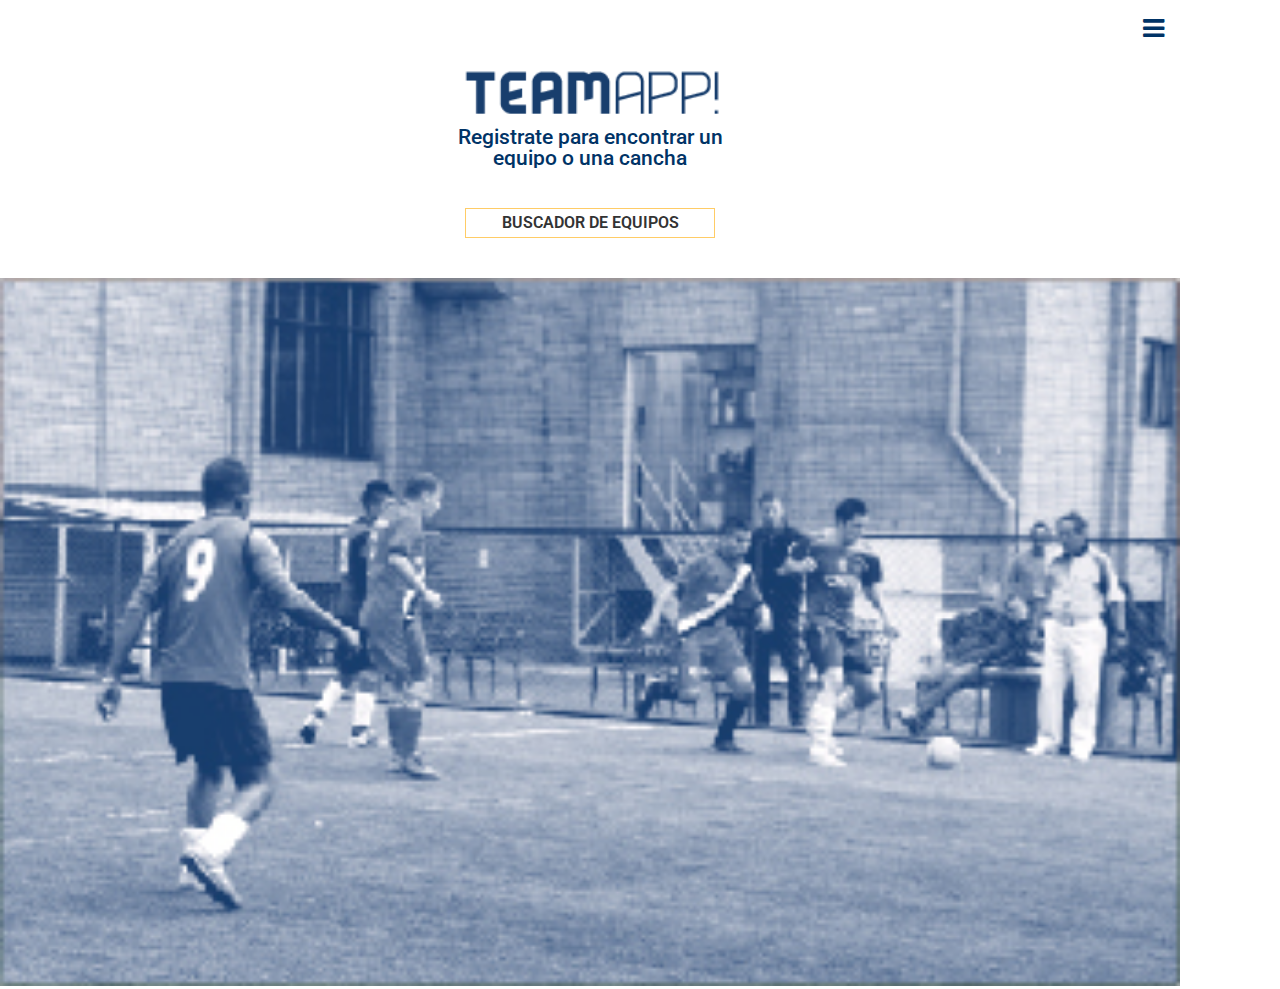
==== index.html @ ae0b2512 "edité head" ====
<!DOCTYPE html>
<html>
  <head>
    <meta charset="utf-8">
    <meta name="viewport" content="width=device-width, initial-scale=1">
    <link rel="stylesheet" href="css/styles.css" type="text/css">
    <link rel="stylesheet" href="css/font-awesome/css/font-awesome.css">
    <link href="https://fonts.googleapis.com/css?family=Roboto:400,500,600" rel="stylesheet">
    <title>TeamApp!</title>
  </head>
  <body>
    <header>
      <nav>
        <i class="fa fa-bars" aria-hidden="true"></i>
      </nav>
      <!--
      <nav>
        <ul>
          <li><a href="#">Ayuda</a></li>
          <li><a href="#">Ofrecé una cancha</a></li>
          <li><a href="#">Organizá un Partido</a></li>
          <li><a href="#">Descargar</a></li>
          <li><a href="#">Registrate</a></li>
          <li><a href="#">Iniciar Sesión</a></li>
          <div class="logo-menu"><img src="images/logo-menu.png" alt="logo"></div>
        </ul>
      </nav>
      -->
    </header>
    <div class="container">
      <section>
        <div class="encabezado">
          <img class="logo" src="images/logo-home.png" alt="logo">
          <div class="container caption">Registrate para encontrar un equipo o una cancha</div>
        </div>
      </section>
      <section class="buscador btn-hollow">
        <div>
          <a href="">Buscador de Equipos</a>
        </div>
        <div class="buscador-dropdown">
          <ul>
            <li><a href="">Cualquier deporte</a></li>
            <li><a href="">Cualquier lugar</a></li>
            <li><a href="">En cualquier momento</a></li>
            <li><a href="">1 integrante</a></li>
          </ul>
        </div>
      </section>
      <div class="container">
        <img class="deporte" src="images/futbol-th.jpg" alt="futbol">
      </div>
    </div>
  </body>
</html>
---- css/styles.css ----
/* http://meyerweb.com/eric/tools/css/reset/
   v2.0 | 20110126
   License: none (public domain)
*/

html, body, div, span, applet, object, iframe,
h1, h2, h3, h4, h5, h6, p, blockquote, pre,
a, abbr, acronym, address, big, cite, code,
del, dfn, em, img, ins, kbd, q, s, samp,
small, strike, strong, sub, sup, tt, var,
b, u, i, center,
dl, dt, dd, ol, ul, li,
fieldset, form, label, legend,
table, caption, tbody, tfoot, thead, tr, th, td,
article, aside, canvas, details, embed,
figure, figcaption, footer, header, hgroup,
menu, nav, output, ruby, section, summary,
time, mark, audio, video {
	margin: 0;
	padding: 0;
	border: 0;
	font-size: 100%;
	font: inherit;
	vertical-align: baseline;
	box-sizing: border-box;
	text-decoration: none;
}
/* HTML5 display-role reset for older browsers */
article, aside, details, figcaption, figure,
footer, header, hgroup, menu, nav, section {
	display: block;
}
body {
	line-height: 1;
}
ol, ul {
	list-style: none;
}
table {
	border-collapse: collapse;
	border-spacing: 0;
}

/* CSS NUESTRO */

body {
	background-color: white;
	font-family: 'Roboto', sans-serif;
	max-width: 1180px;
}
a:visited {
	color: #333333;
}
.container {
	margin: 0 auto;
	overflow: hidden;
	text-align: center;
	overflow: hidden;
}
header {
	text-align: center;
	overflow: hidden;
	font-size: 25px;
}
nav i {
	float: right;
	color: #003366;
	margin: 16px 16px 0 0;
}
.encabezado {
	margin: 25px auto;
}
.logo {
	margin-bottom: 5px;
	width: 197px;
}
.caption {
	max-width: 250px;
	color: #003366;
	font-weight: 500;
	font-size: 1em;
}
.buscador {
	margin: 40px auto 40px auto;
}
.btn-hollow {
	width: 250px;
	border: 1px solid #FFCC66;
	color: #333333;
	text-transform: uppercase;
	font-weight: 600;
	padding: 6px;
}
.btn-hollow:hover  {
	background-color: #FFCC66;
}
.btn-solid {
	width: 250px;
	height: 30px;
	background-color: #FFCC66;
	color: white;
}
.buscador-dropdown {
	display: none;
}
.deporte {
	width: 100%;
}

@media (min-width: 632px) {
	.logo {
		width: 260px;
	}
	.caption {
		font-size: 1.3em;
		max-width: 300px;
	}
}
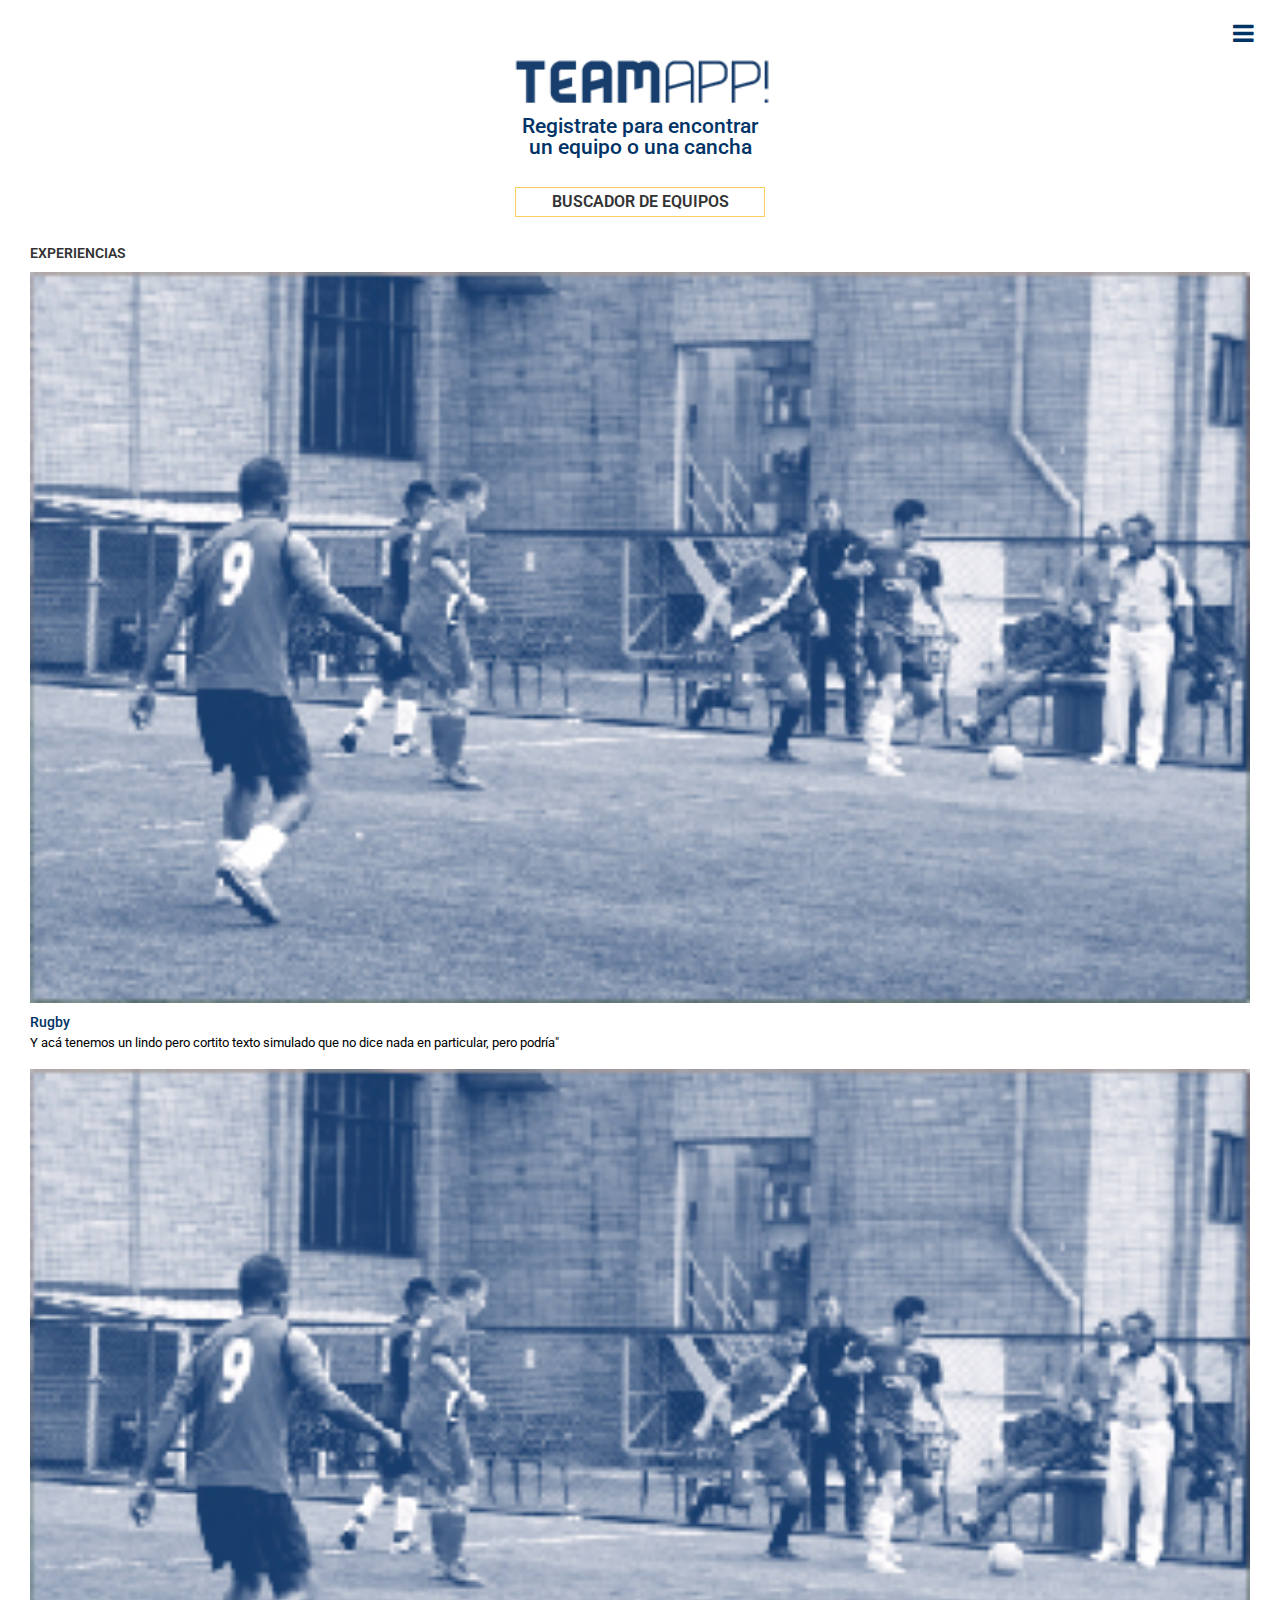
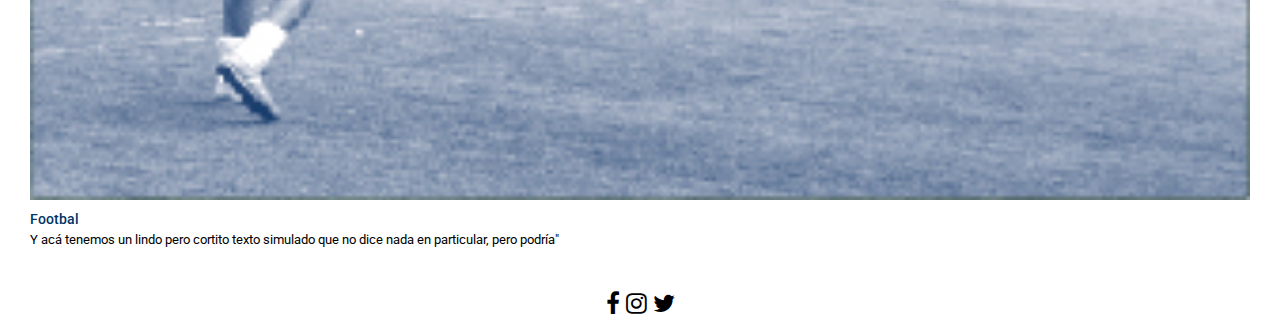
==== commit 05bb77ec: "edité css e index" ====
--- a/index.html
+++ b/index.html
@@ -28,17 +28,15 @@
       -->
     </header>
     <div class="container">
-      <section>
         <div class="encabezado">
           <img class="logo" src="images/logo-home.png" alt="logo">
-          <div class="container caption">Registrate para encontrar un equipo o una cancha</div>
+          <div class="caption">Registrate para encontrar un equipo o una cancha</div>
         </div>
-      </section>
       <section class="buscador btn-hollow">
         <div>
           <a href="">Buscador de Equipos</a>
         </div>
-        <div class="buscador-dropdown">
+        <div class="btn-hollow buscador-dropdown">
           <ul>
             <li><a href="">Cualquier deporte</a></li>
             <li><a href="">Cualquier lugar</a></li>
@@ -48,8 +46,43 @@
         </div>
       </section>
       <div class="container">
-        <img class="deporte" src="images/futbol-th.jpg" alt="futbol">
+        <h2>Experiencias</h2>
+        <div class="deporte">
+          <img src="images/futbol-th.jpg" alt="futbol">
+          <h3>Rugby</h3>
+          <h6>Y acá tenemos un lindo pero cortito texto simulado que no dice nada en particular, pero podría"</h6>
+        </div>
+        <div class="deporte">
+          <img src="images/futbol-th.jpg" alt="futbol">
+          <h3>Footbal</h3>
+          <h6>Y acá tenemos un lindo pero cortito texto simulado que no dice nada en particular, pero podría"</h6>
+        </div>
       </div>
     </div>
+    <footer class="container">
+      <div class="logo"><a href="#"></a></div>
+      <div class="footer-links">
+        <div class="footer-list">
+          <ul>
+            <li></li>
+          </ul>
+        </div>
+        <div class="footer-list">
+          <ul>
+            <li></li>
+          </ul>
+        </div>
+        <div class="footer-list">
+          <ul>
+            <li></li>
+          </ul>
+        </div>
+      </div>
+      <div class="social-icons">
+        <i class="fa fa-facebook" aria-hidden="true"></i>
+        <i class="fa fa-instagram" aria-hidden="true"></i>
+        <i class="fa fa-twitter" aria-hidden="true"></i>
+      </div>
+    </footer>
   </body>
 </html>
--- a/css/styles.css
+++ b/css/styles.css
@@ -41,26 +41,26 @@
 	border-spacing: 0;
 }
 
-/* CSS NUESTRO */
+/* CSS TEAMAPP! */
 
 body {
 	background-color: white;
 	font-family: 'Roboto', sans-serif;
-	max-width: 1180px;
+	max-width: 2180px;
+	margin: 0 auto;
+	padding: 5px 10px;
+}
+.container {
+	overflow: hidden;
+	padding: 0 10px;
+	margin: 10px 0 ;
 }
 a:visited {
 	color: #333333;
 }
-.container {
-	margin: 0 auto;
+header {
 	overflow: hidden;
-	text-align: center;
-	overflow: hidden;
-}
-header {
-	text-align: center;
-	overflow: hidden;
-	font-size: 25px;
+	font-size: 1.5em;
 }
 nav i {
 	float: right;
@@ -68,28 +68,31 @@
 	margin: 16px 16px 0 0;
 }
 .encabezado {
-	margin: 25px auto;
+	width: 100%;
+	text-align: center;
 }
 .logo {
 	margin-bottom: 5px;
 	width: 197px;
 }
 .caption {
-	max-width: 250px;
+	width: 250px;
 	color: #003366;
 	font-weight: 500;
 	font-size: 1em;
+	margin: 0 auto;
 }
 .buscador {
-	margin: 40px auto 40px auto;
+	margin: 30px auto 30px auto;
 }
 .btn-hollow {
 	width: 250px;
+	padding: 6px;
 	border: 1px solid #FFCC66;
 	color: #333333;
 	text-transform: uppercase;
+	text-align: center;
 	font-weight: 600;
-	padding: 6px;
 }
 .btn-hollow:hover  {
 	background-color: #FFCC66;
@@ -103,8 +106,41 @@
 .buscador-dropdown {
 	display: none;
 }
+.buscador-dropdown li {
+	border-top: 1px solid #FFCC66;
+}
+h2 {
+	font-size: 0.9em;
+	color: #333333;
+	font-weight: 600;
+	margin-bottom: 10px;
+	text-transform: uppercase;
+}
 .deporte {
 	width: 100%;
+	float: left;margin-bottom: 18px;
+}
+.deporte h3 {
+	font-size: 0.9em;
+	color: #003366;
+	font-weight: 500;
+	margin-bottom: 5px;
+}
+.deporte img {
+	width: 100%;
+	margin-bottom: 10px;
+}
+h6 {
+	font-size: 0.8em;
+	line-height: 1.2em;
+}
+footer {
+	overflow: hidden;
+	font-size: 1.5em;
+	margin: 0 auto;
+}
+.social-icons {
+	text-align: center;
 }
 
 @media (min-width: 632px) {
@@ -113,6 +149,5 @@
 	}
 	.caption {
 		font-size: 1.3em;
-		max-width: 300px;
 	}
 }
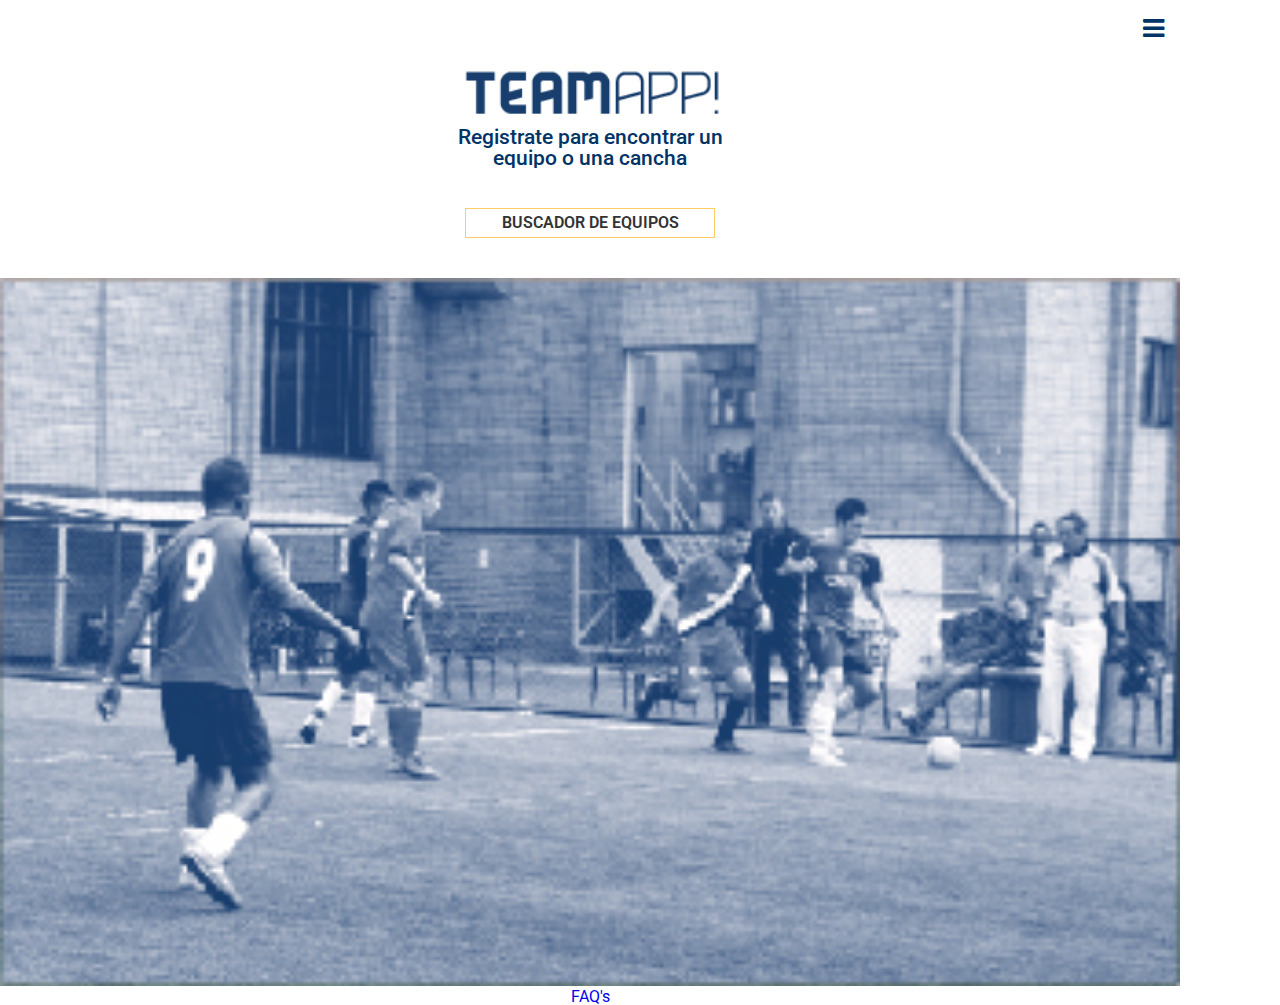
==== commit 2a889893: "Edite FAQ, agregue boton FAQ en Index, agregue alguna clase a CSS" ====
--- a/index.html
+++ b/index.html
@@ -28,15 +28,17 @@
       -->
     </header>
     <div class="container">
+      <section>
         <div class="encabezado">
           <img class="logo" src="images/logo-home.png" alt="logo">
-          <div class="caption">Registrate para encontrar un equipo o una cancha</div>
+          <div class="container caption">Registrate para encontrar un equipo o una cancha</div>
         </div>
+      </section>
       <section class="buscador btn-hollow">
         <div>
           <a href="">Buscador de Equipos</a>
         </div>
-        <div class="btn-hollow buscador-dropdown">
+        <div class="buscador-dropdown">
           <ul>
             <li><a href="">Cualquier deporte</a></li>
             <li><a href="">Cualquier lugar</a></li>
@@ -46,43 +48,9 @@
         </div>
       </section>
       <div class="container">
-        <h2>Experiencias</h2>
-        <div class="deporte">
-          <img src="images/futbol-th.jpg" alt="futbol">
-          <h3>Rugby</h3>
-          <h6>Y acá tenemos un lindo pero cortito texto simulado que no dice nada en particular, pero podría"</h6>
-        </div>
-        <div class="deporte">
-          <img src="images/futbol-th.jpg" alt="futbol">
-          <h3>Footbal</h3>
-          <h6>Y acá tenemos un lindo pero cortito texto simulado que no dice nada en particular, pero podría"</h6>
-        </div>
+        <img class="deporte" src="images/futbol-th.jpg" alt="futbol">
       </div>
+      <div><a href="faq.html">FAQ's</a></div>
     </div>
-    <footer class="container">
-      <div class="logo"><a href="#"></a></div>
-      <div class="footer-links">
-        <div class="footer-list">
-          <ul>
-            <li></li>
-          </ul>
-        </div>
-        <div class="footer-list">
-          <ul>
-            <li></li>
-          </ul>
-        </div>
-        <div class="footer-list">
-          <ul>
-            <li></li>
-          </ul>
-        </div>
-      </div>
-      <div class="social-icons">
-        <i class="fa fa-facebook" aria-hidden="true"></i>
-        <i class="fa fa-instagram" aria-hidden="true"></i>
-        <i class="fa fa-twitter" aria-hidden="true"></i>
-      </div>
-    </footer>
   </body>
 </html>
--- a/css/styles.css
+++ b/css/styles.css
@@ -41,26 +41,26 @@
 	border-spacing: 0;
 }
 
-/* CSS TEAMAPP! */
+/* CSS NUESTRO */
 
 body {
 	background-color: white;
 	font-family: 'Roboto', sans-serif;
-	max-width: 2180px;
-	margin: 0 auto;
-	padding: 5px 10px;
-}
-.container {
-	overflow: hidden;
-	padding: 0 10px;
-	margin: 10px 0 ;
+	max-width: 1180px;
 }
 a:visited {
 	color: #333333;
 }
+.container {
+	margin: 0 auto;
+	overflow: hidden;
+	text-align: center;
+	overflow: hidden;
+}
 header {
+	text-align: center;
 	overflow: hidden;
-	font-size: 1.5em;
+	font-size: 25px;
 }
 nav i {
 	float: right;
@@ -68,31 +68,28 @@
 	margin: 16px 16px 0 0;
 }
 .encabezado {
-	width: 100%;
-	text-align: center;
+	margin: 25px auto;
 }
 .logo {
 	margin-bottom: 5px;
 	width: 197px;
 }
 .caption {
-	width: 250px;
+	max-width: 250px;
 	color: #003366;
 	font-weight: 500;
 	font-size: 1em;
-	margin: 0 auto;
 }
 .buscador {
-	margin: 30px auto 30px auto;
+	margin: 40px auto 40px auto;
 }
 .btn-hollow {
 	width: 250px;
-	padding: 6px;
 	border: 1px solid #FFCC66;
 	color: #333333;
 	text-transform: uppercase;
-	text-align: center;
 	font-weight: 600;
+	padding: 6px;
 }
 .btn-hollow:hover  {
 	background-color: #FFCC66;
@@ -106,42 +103,10 @@
 .buscador-dropdown {
 	display: none;
 }
-.buscador-dropdown li {
-	border-top: 1px solid #FFCC66;
-}
-h2 {
-	font-size: 0.9em;
-	color: #333333;
-	font-weight: 600;
-	margin-bottom: 10px;
-	text-transform: uppercase;
-}
 .deporte {
 	width: 100%;
-	float: left;margin-bottom: 18px;
 }
-.deporte h3 {
-	font-size: 0.9em;
-	color: #003366;
-	font-weight: 500;
-	margin-bottom: 5px;
-}
-.deporte img {
-	width: 100%;
-	margin-bottom: 10px;
-}
-h6 {
-	font-size: 0.8em;
-	line-height: 1.2em;
-}
-footer {
-	overflow: hidden;
-	font-size: 1.5em;
-	margin: 0 auto;
-}
-.social-icons {
-	text-align: center;
-}
+
 
 @media (min-width: 632px) {
 	.logo {
@@ -149,5 +114,6 @@
 	}
 	.caption {
 		font-size: 1.3em;
+		max-width: 300px;
 	}
 }
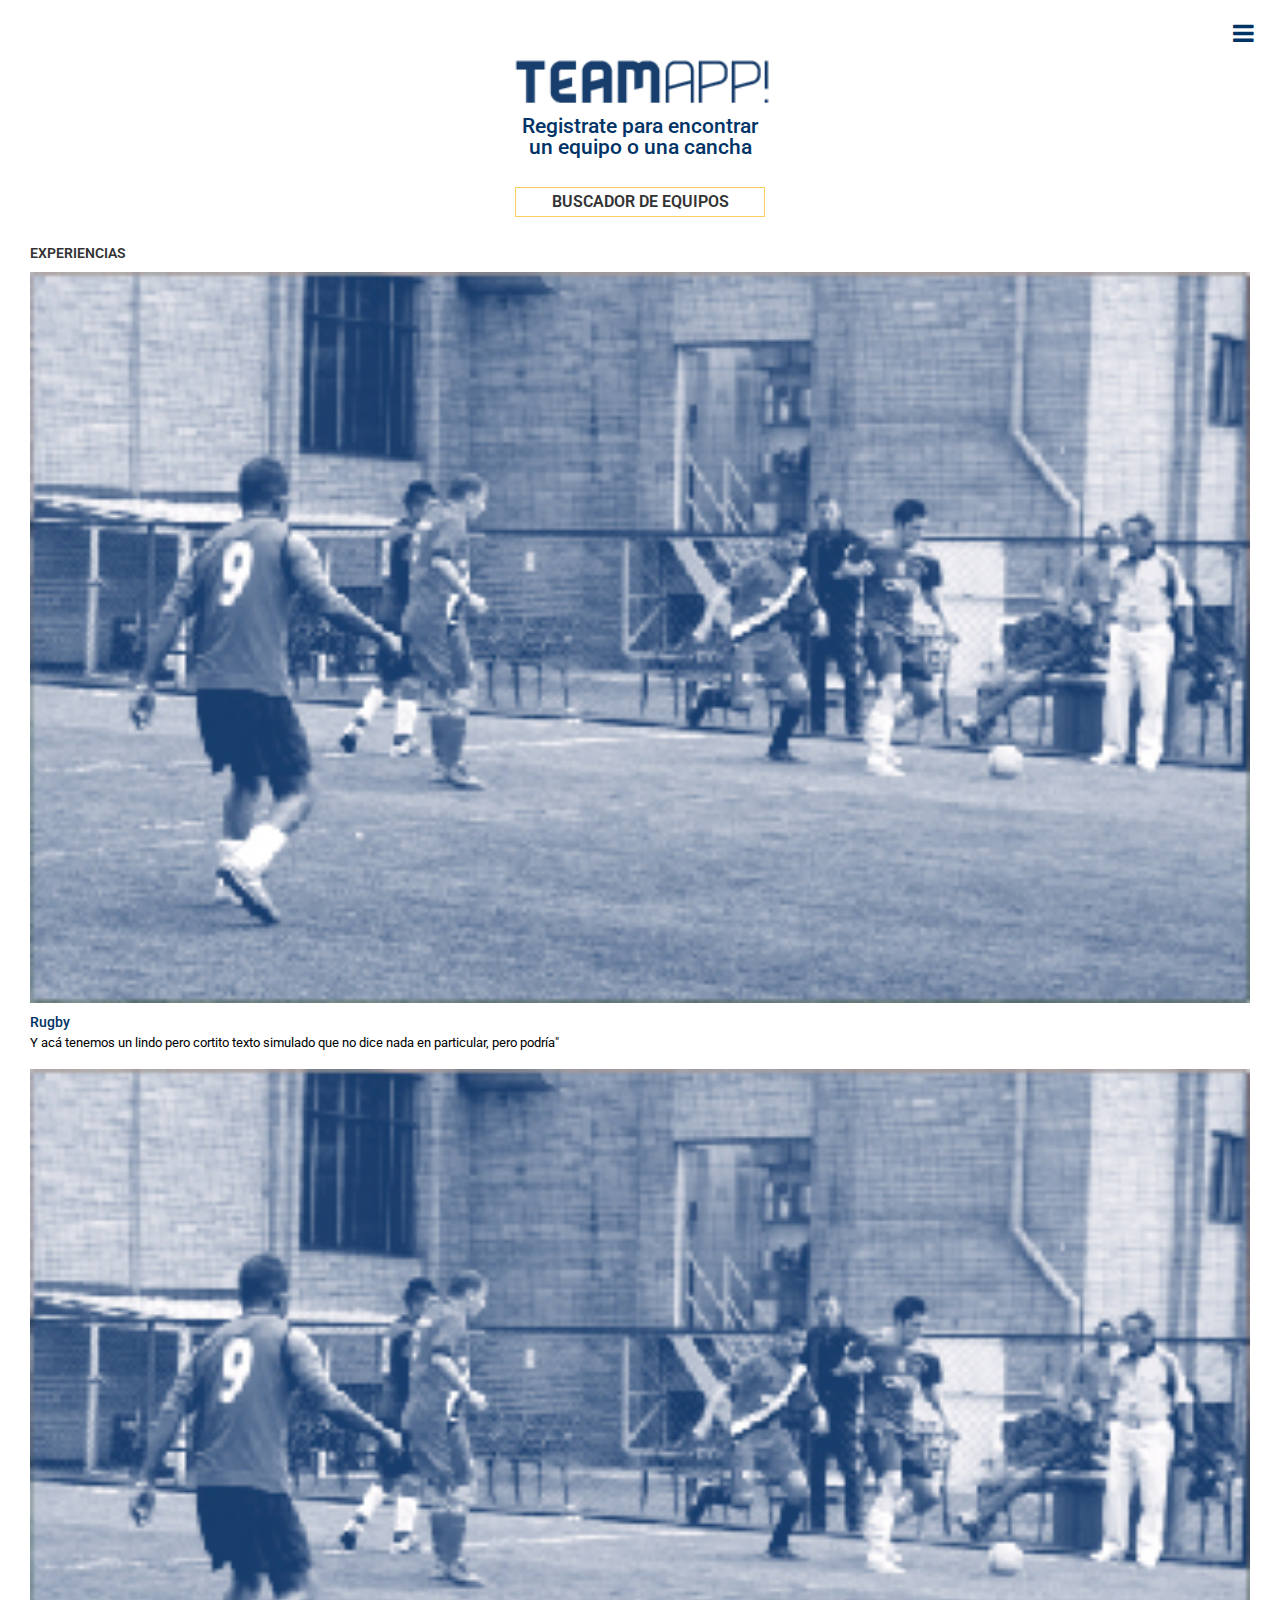
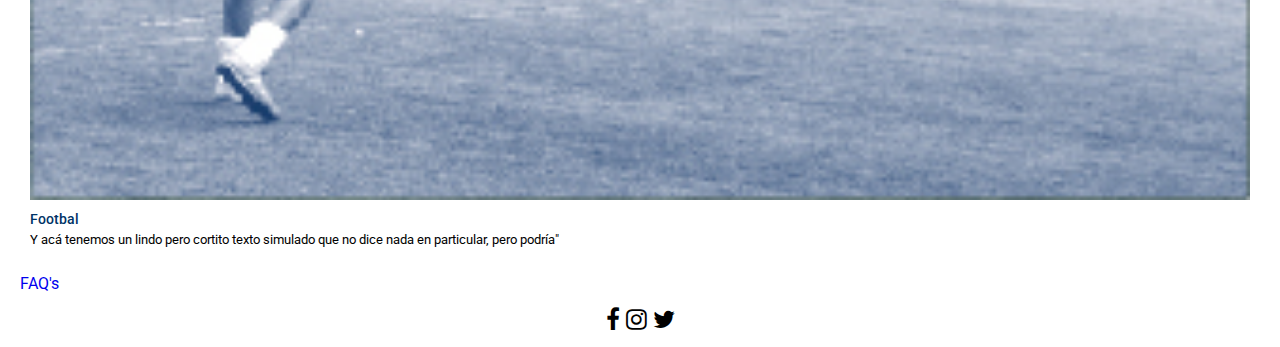
==== commit d3b47851: "Merge branch 'master' of https://github.com/dieduro/DHFS-grupo5" ====
--- a/index.html
+++ b/index.html
@@ -28,17 +28,15 @@
       -->
     </header>
     <div class="container">
-      <section>
         <div class="encabezado">
           <img class="logo" src="images/logo-home.png" alt="logo">
-          <div class="container caption">Registrate para encontrar un equipo o una cancha</div>
+          <div class="caption">Registrate para encontrar un equipo o una cancha</div>
         </div>
-      </section>
       <section class="buscador btn-hollow">
         <div>
           <a href="">Buscador de Equipos</a>
         </div>
-        <div class="buscador-dropdown">
+        <div class="btn-hollow buscador-dropdown">
           <ul>
             <li><a href="">Cualquier deporte</a></li>
             <li><a href="">Cualquier lugar</a></li>
@@ -48,9 +46,44 @@
         </div>
       </section>
       <div class="container">
-        <img class="deporte" src="images/futbol-th.jpg" alt="futbol">
+        <h2>Experiencias</h2>
+        <div class="deporte">
+          <img src="images/futbol-th.jpg" alt="futbol">
+          <h3>Rugby</h3>
+          <h6>Y acá tenemos un lindo pero cortito texto simulado que no dice nada en particular, pero podría"</h6>
+        </div>
+        <div class="deporte">
+          <img src="images/futbol-th.jpg" alt="futbol">
+          <h3>Footbal</h3>
+          <h6>Y acá tenemos un lindo pero cortito texto simulado que no dice nada en particular, pero podría"</h6>
+        </div>
       </div>
       <div><a href="faq.html">FAQ's</a></div>
     </div>
+    <footer class="container">
+      <div class="logo"><a href="#"></a></div>
+      <div class="footer-links">
+        <div class="footer-list">
+          <ul>
+            <li></li>
+          </ul>
+        </div>
+        <div class="footer-list">
+          <ul>
+            <li></li>
+          </ul>
+        </div>
+        <div class="footer-list">
+          <ul>
+            <li></li>
+          </ul>
+        </div>
+      </div>
+      <div class="social-icons">
+        <i class="fa fa-facebook" aria-hidden="true"></i>
+        <i class="fa fa-instagram" aria-hidden="true"></i>
+        <i class="fa fa-twitter" aria-hidden="true"></i>
+      </div>
+    </footer>
   </body>
 </html>
--- a/css/styles.css
+++ b/css/styles.css
@@ -41,26 +41,26 @@
 	border-spacing: 0;
 }
 
-/* CSS NUESTRO */
+/* CSS TEAMAPP! */
 
 body {
 	background-color: white;
 	font-family: 'Roboto', sans-serif;
-	max-width: 1180px;
+	max-width: 2180px;
+	margin: 0 auto;
+	padding: 5px 10px;
+}
+.container {
+	overflow: hidden;
+	padding: 0 10px;
+	margin: 10px 0 ;
 }
 a:visited {
 	color: #333333;
 }
-.container {
-	margin: 0 auto;
+header {
 	overflow: hidden;
-	text-align: center;
-	overflow: hidden;
-}
-header {
-	text-align: center;
-	overflow: hidden;
-	font-size: 25px;
+	font-size: 1.5em;
 }
 nav i {
 	float: right;
@@ -68,28 +68,31 @@
 	margin: 16px 16px 0 0;
 }
 .encabezado {
-	margin: 25px auto;
+	width: 100%;
+	text-align: center;
 }
 .logo {
 	margin-bottom: 5px;
 	width: 197px;
 }
 .caption {
-	max-width: 250px;
+	width: 250px;
 	color: #003366;
 	font-weight: 500;
 	font-size: 1em;
+	margin: 0 auto;
 }
 .buscador {
-	margin: 40px auto 40px auto;
+	margin: 30px auto 30px auto;
 }
 .btn-hollow {
 	width: 250px;
+	padding: 6px;
 	border: 1px solid #FFCC66;
 	color: #333333;
 	text-transform: uppercase;
+	text-align: center;
 	font-weight: 600;
-	padding: 6px;
 }
 .btn-hollow:hover  {
 	background-color: #FFCC66;
@@ -103,8 +106,41 @@
 .buscador-dropdown {
 	display: none;
 }
+.buscador-dropdown li {
+	border-top: 1px solid #FFCC66;
+}
+h2 {
+	font-size: 0.9em;
+	color: #333333;
+	font-weight: 600;
+	margin-bottom: 10px;
+	text-transform: uppercase;
+}
 .deporte {
 	width: 100%;
+	float: left;margin-bottom: 18px;
+}
+.deporte h3 {
+	font-size: 0.9em;
+	color: #003366;
+	font-weight: 500;
+	margin-bottom: 5px;
+}
+.deporte img {
+	width: 100%;
+	margin-bottom: 10px;
+}
+h6 {
+	font-size: 0.8em;
+	line-height: 1.2em;
+}
+footer {
+	overflow: hidden;
+	font-size: 1.5em;
+	margin: 0 auto;
+}
+.social-icons {
+	text-align: center;
 }
 
 
@@ -114,6 +150,5 @@
 	}
 	.caption {
 		font-size: 1.3em;
-		max-width: 300px;
 	}
 }
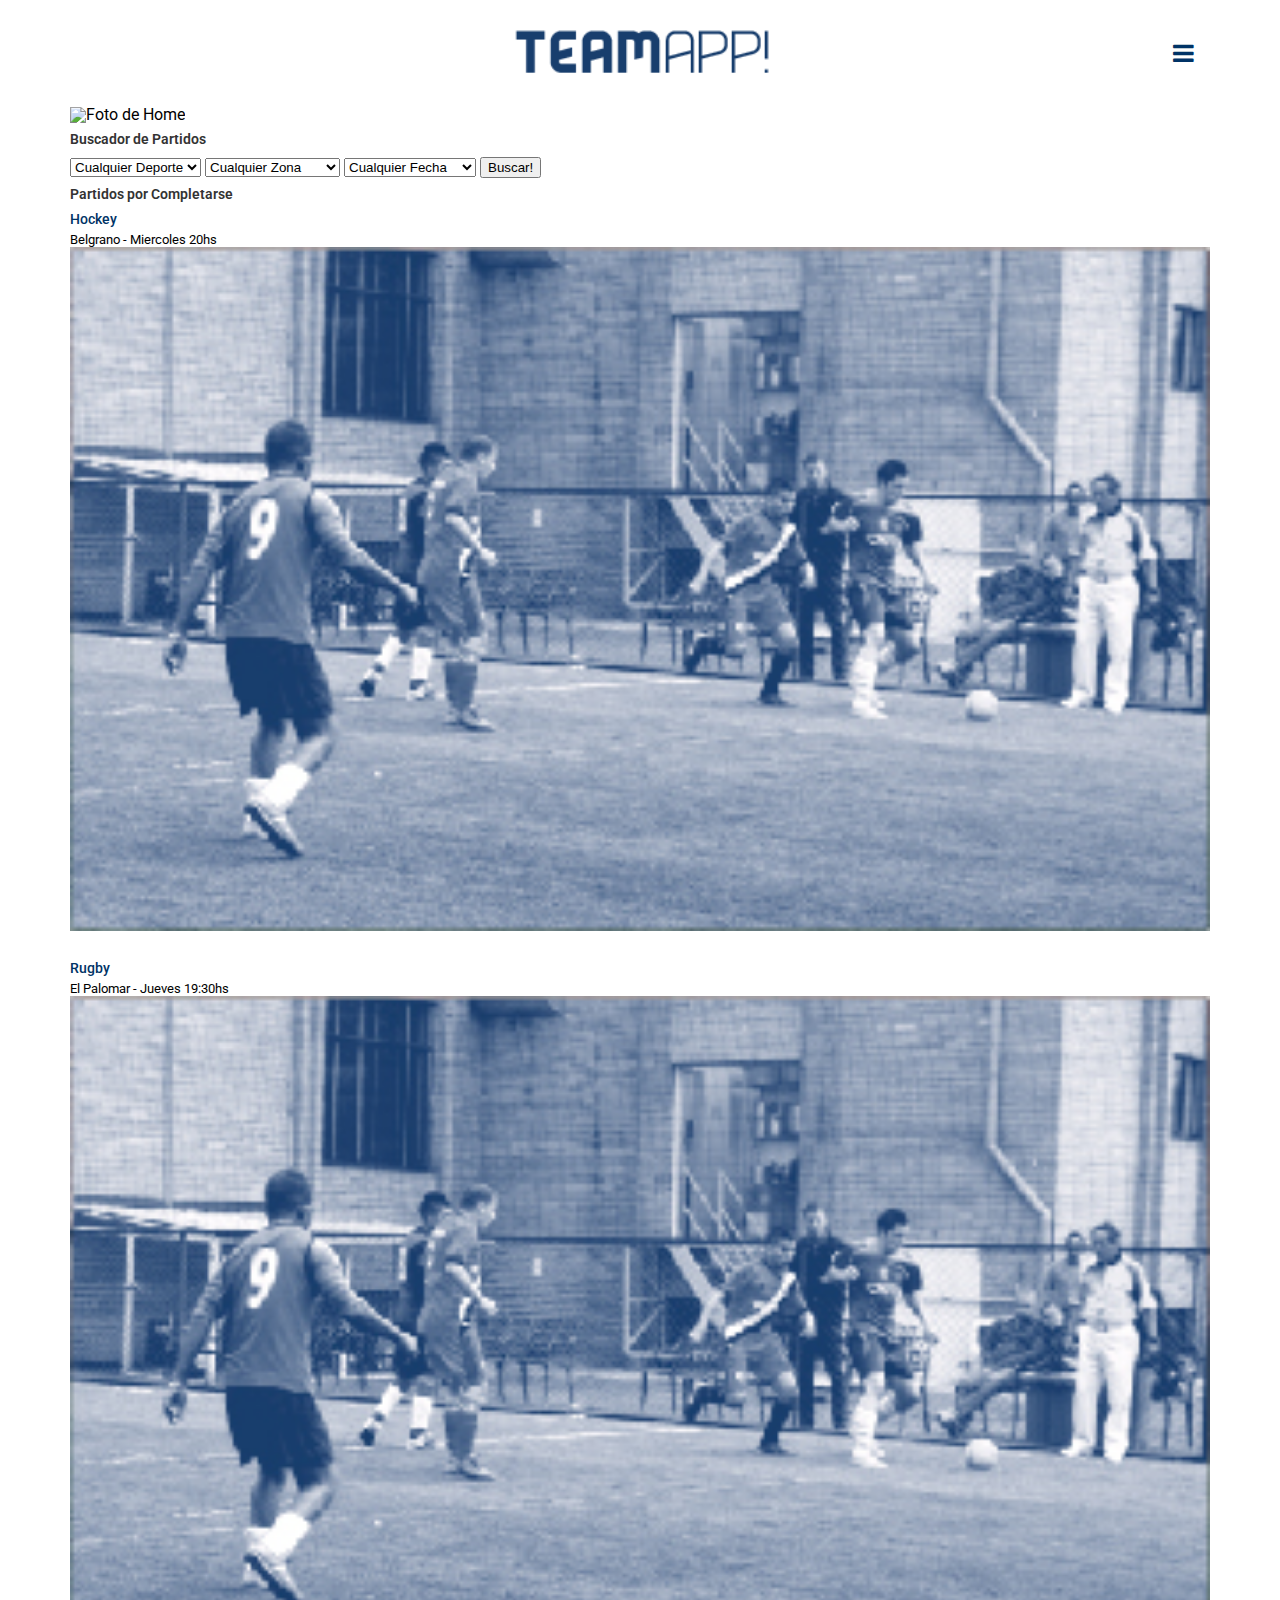
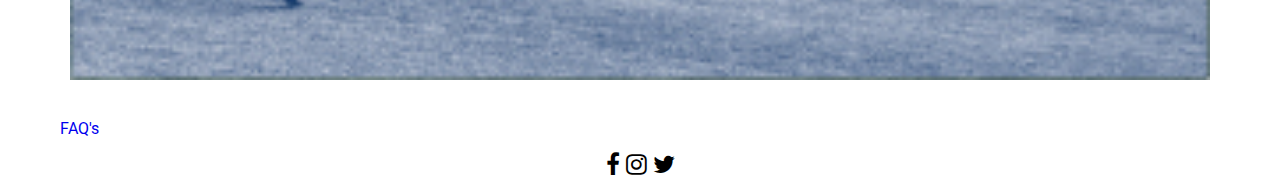
==== commit 79651cf2: "agregue divs y overlay para foto principal" ====
--- a/index.html
+++ b/index.html
@@ -6,33 +6,96 @@
     <link rel="stylesheet" href="css/styles.css" type="text/css">
     <link rel="stylesheet" href="css/font-awesome/css/font-awesome.css">
     <link href="https://fonts.googleapis.com/css?family=Roboto:400,500,600" rel="stylesheet">
-    <title>TeamApp!</title>
+    <title>TeamUp!</title>
   </head>
   <body>
-    <header>
-      <nav>
-        <i class="fa fa-bars" aria-hidden="true"></i>
-      </nav>
-      <!--
-      <nav>
-        <ul>
-          <li><a href="#">Ayuda</a></li>
-          <li><a href="#">Ofrecé una cancha</a></li>
-          <li><a href="#">Organizá un Partido</a></li>
-          <li><a href="#">Descargar</a></li>
-          <li><a href="#">Registrate</a></li>
-          <li><a href="#">Iniciar Sesión</a></li>
-          <div class="logo-menu"><img src="images/logo-menu.png" alt="logo"></div>
-        </ul>
-      </nav>
-      -->
-    </header>
+      <header>
+        <div class="container">
+          <div class="encabezado">
+            <h1>
+            <img class="logo" src="images/logo-home.png" alt="logo TeamUp!" >
+            </h1>
+        <nav>
+          <i class="fa fa-bars" aria-hidden="true"></i>
+        </nav>
+        <!--
+        <nav>
+          <ul>
+            <li><a href="#">Ayuda</a></li>
+            <li><a href="#">Ofrecé una cancha</a></li>
+            <li><a href="#">Organizá un Partido</a></li>
+            <li><a href="#">Descargar</a></li>
+            <li><a href="#">Registrate</a></li>
+            <li><a href="#"><Iniciar></Iniciar> Sesión</a></li>
+            <div class="logo-menu"><img src="images/logo-menu.png" alt="logo"></div>
+          </ul>
+        </nav>
+        -->
+        </div>
+      </div>
+      </header>
+
+
     <div class="container">
-        <div class="encabezado">
-          <img class="logo" src="images/logo-home.png" alt="logo">
-          <div class="caption">Registrate para encontrar un equipo o una cancha</div>
+      <img src="images/hockey-home.jpg" alt="Foto de Home" width="100%">
+      <div class="overlay">
+        <div><h2>Estás a un click de empezar a jugar</h2>
         </div>
-      <section class="buscador btn-hollow">
+        <div>
+          <button type="button"> REGISTRATE
+          </button>
+        </div>
+
+      </div>
+    </div>
+
+    <div class="container">
+      <h2>Buscador de Partidos</h2>
+      <form action="#">
+        <select name="deporte" placeholder="Deporte">
+          <option value="xDeporte">Cualquier Deporte</option>
+          <option value="baseball">Baseball</option>
+          <option value="basket">Basket</option>
+          <option value="floorball">Floorball</option>
+          <option value="futbol">Futbol</option>
+          <option value="futbolAme">Futbol Americano</option>
+          <option value="handball">Handball</option>
+          <option value="hockey">Hockey</option>
+          <option value="padel">Padel</option>
+          <option value="paintball">Paintball</option>
+          <option value="polo">Polo</option>
+          <option value="rugby">Rugby</option>
+          <option value="softball">Softball</option>
+          <option value="squash">Squash</option>
+          <option value="tenis">Tenis</option>
+          <option value="voley">Voley</option>
+          <option value="waterpolo">Waterpolo</option>
+        </select>
+        <select name="zona" id="" placeholder="Zona">
+          <option value="xZona">Cualquier Zona</option>
+          <option value="capFed">Capital Federal</option>
+          <option value="bsasNorte">BsAs - Zona Norte</option>
+          <option value="bsasOesta">BsAs - Zona Oesta</option>
+          <option value="bsasSur">BsAs - Zona Sur</option>
+          <option value="cordoba">Cordoba</option>
+          <option value="mdq">Mar del Plata</option>
+          <option value="rosario">Rosario</option>
+        </select>
+        <select name="fecha" id="">
+          <option value="xFecha">Cualquier Fecha</option>
+          <option value="semana">Esta Semana</option>
+          <option value="quincena">Próximos 15 días</option>
+          <option value="mes">Próximo Mes</option>
+          <option value="trimes">Próximos 3 Meses</option>
+          <option value="medioAno">Próximos 6 Meses</option>
+        </select>
+        <button type="submit" name="buscar">Buscar!</button>
+
+      </form>
+
+
+    </div>
+      <!--<section class="buscador btn-hollow">
         <div>
           <a href="">Buscador de Equipos</a>
         </div>
@@ -44,19 +107,24 @@
             <li><a href="">1 integrante</a></li>
           </ul>
         </div>
-      </section>
+      </section> -->
       <div class="container">
-        <h2>Experiencias</h2>
-        <div class="deporte">
-          <img src="images/futbol-th.jpg" alt="futbol">
-          <h3>Rugby</h3>
-          <h6>Y acá tenemos un lindo pero cortito texto simulado que no dice nada en particular, pero podría"</h6>
+        <div>
+          <h2>Partidos por Completarse</h2>
         </div>
         <div class="deporte">
+          <h3>Hockey</h3>
+          <h6>Belgrano - Miercoles 20hs</h6>
           <img src="images/futbol-th.jpg" alt="futbol">
-          <h3>Footbal</h3>
-          <h6>Y acá tenemos un lindo pero cortito texto simulado que no dice nada en particular, pero podría"</h6>
+
         </div>
+        <div class="deporte">
+          <h3>Rugby</h3>
+          <h6>El Palomar - Jueves 19:30hs</h6>
+          <img src="images/futbol-th.jpg" alt="futbol">
+
+        </div>
+
       </div>
       <div><a href="faq.html">FAQ's</a></div>
     </div>
@@ -85,5 +153,7 @@
         <i class="fa fa-twitter" aria-hidden="true"></i>
       </div>
     </footer>
+
+
   </body>
 </html>
--- a/css/styles.css
+++ b/css/styles.css
@@ -46,14 +46,29 @@
 body {
 	background-color: white;
 	font-family: 'Roboto', sans-serif;
-	max-width: 2180px;
+	max-width: 1180px;
 	margin: 0 auto;
 	padding: 5px 10px;
 }
 .container {
 	overflow: hidden;
 	padding: 0 10px;
-	margin: 10px 0 ;
+	margin: 10px auto;
+	position:relative;
+
+
+}
+.border-body {
+	border: 1px solid blue;
+}
+.panel {
+	overflow: hidden;
+	text-align: center;
+	margin-left: 10%;
+	margin-right: 10%;
+}
+form p {
+	margin-bottom: 10px;
 }
 a:visited {
 	color: #333333;
@@ -62,15 +77,57 @@
 	overflow: hidden;
 	font-size: 1.5em;
 }
+h1 {
+	display: inline-block;
+}
+nav {
+	display: inline-block;
+	position: absolute;
+	top: 10px;
+	right: 10px;
+}
+
+
 nav i {
+
 	float: right;
 	color: #003366;
 	margin: 16px 16px 0 0;
 }
+.back {
+	position:absolute;
+	left:10px;
+	top: 10;
+	padding: 15px;
+}
 .encabezado {
 	width: 100%;
 	text-align: center;
-}
+	margin-top: 10px;
+	overflow: hidden;
+}
+.overlay {
+	position: absolute; /* Sit on top of the page content */
+	top:0;
+	left: 0;
+	width: 100%; /* Full width (cover the whole page) */
+	height: 100%;
+	text-align: center;
+	z-index: 2;
+}
+.overlay h2 {
+	color: white;
+	font-weight: 600;
+	position: relative;
+  top: 20px;
+
+}
+
+.overlay div button {
+	position: relative;
+	bottom:1px;
+}
+
 .logo {
 	margin-bottom: 5px;
 	width: 197px;
@@ -104,7 +161,7 @@
 	color: white;
 }
 .buscador-dropdown {
-	display: none;
+	display:none;
 }
 .buscador-dropdown li {
 	border-top: 1px solid #FFCC66;
@@ -114,11 +171,12 @@
 	color: #333333;
 	font-weight: 600;
 	margin-bottom: 10px;
-	text-transform: uppercase;
+
 }
 .deporte {
 	width: 100%;
-	float: left;margin-bottom: 18px;
+	float: left;
+	margin-bottom: 18px;
 }
 .deporte h3 {
 	font-size: 0.9em;
@@ -139,7 +197,60 @@
 	font-size: 1.5em;
 	margin: 0 auto;
 }
+
 .social-icons {
+	text-align: center;
+}
+
+.loginBtn {
+  box-sizing: border-box;
+  position: relative;
+  /* width: 13em;  - apply for fixed size */
+  margin: 0.2em;
+  padding: 0 15px 0 46px;
+  border: none;
+  text-align: left;
+  line-height: 34px;
+  white-space: nowrap;
+  border-radius: 0.2em;
+  font-size: 16px;
+  color: #FFF;
+}
+.loginBtn:before {
+  content: "";
+  box-sizing: border-box;
+  position: absolute;
+  top: 0;
+  left: 0;
+  width: 34px;
+  height: 100%;
+}
+.loginBtn:focus {
+  outline: none;
+}
+.loginBtn:active {
+  box-shadow: inset 0 0 0 32px rgba(0,0,0,0.1);
+}
+
+
+/* Facebook */
+.loginBtn--facebook {
+  background-color: #4C69BA;
+  background-image: linear-gradient(#4C69BA, #3B55A0);
+  /*font-family: "Helvetica neue", Helvetica Neue, Helvetica, Arial, sans-serif;*/
+  text-shadow: 0 -1px 0 #354C8C;
+}
+.loginBtn--facebook:before {
+  border-right: #364e92 1px solid;
+  background: url('https://s3-us-west-2.amazonaws.com/s.cdpn.io/14082/icon_facebook.png') 6px 6px no-repeat;
+}
+.loginBtn--facebook:hover,
+.loginBtn--facebook:focus {
+  background-color: #5B7BD5;
+  background-image: linear-gradient(#5B7BD5, #4864B1);
+}
+.loginBtn-cont {
+	margin: 20px;
 	text-align: center;
 }
 
